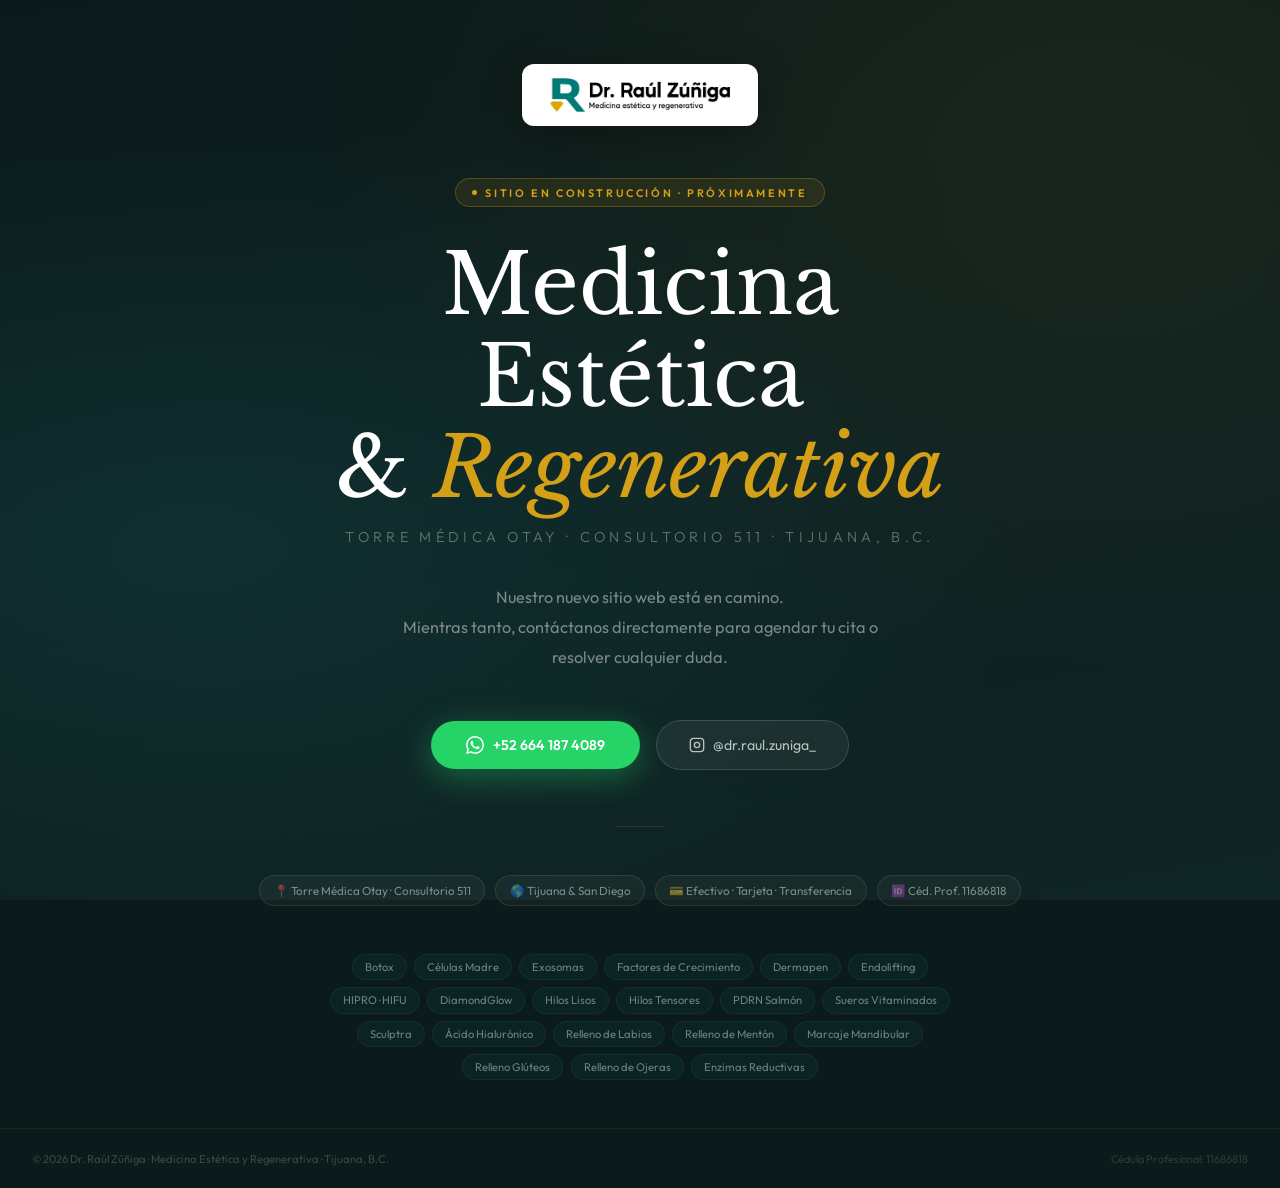
==== index2.html @ 843bfad9 "Actualizar página principal con nuevo diseño sitio.html Co-Authored-By: Claude Sonnet 4.6 <noreply@a" ====
<!DOCTYPE html>
<html lang="es">
<head>
<meta charset="UTF-8">
<meta name="viewport" content="width=device-width, initial-scale=1.0">
<title>Dr. Raúl Zúñiga — Medicina Estética y Regenerativa | Tijuana</title>
<meta name="description" content="Especialista en medicina estética y regenerativa en Tijuana. Botox, células madre, exosomas, endolifting y más. Torre Médica Otay, Consultorio 511.">
<link rel="preconnect" href="https://fonts.googleapis.com">
<link href="https://fonts.googleapis.com/css2?family=Libre+Baskerville:ital,wght@0,400;0,700;1,400&family=Outfit:wght@300;400;500;600&display=swap" rel="stylesheet">
<style>
*,*::before,*::after{margin:0;padding:0;box-sizing:border-box;}
html,body{height:100%;}
body{
  font-family:'Outfit',sans-serif;
  background:#0B1A1A;
  color:white;
  min-height:100vh;
  display:flex;flex-direction:column;
  -webkit-font-smoothing:antialiased;
  overflow-x:hidden;
}

/* ── BG LAYERS ── */
.bg-photo{
  position:fixed;inset:0;z-index:0;
  background:url('[data-uri]') center/cover no-repeat;
  opacity:0.1;filter:grayscale(60%);
}
.bg-gradient{
  position:fixed;inset:0;z-index:1;
  background:
    radial-gradient(ellipse at 15% 60%,rgba(27,107,110,0.22) 0%,transparent 55%),
    radial-gradient(ellipse at 85% 15%,rgba(212,160,23,0.07) 0%,transparent 50%),
    linear-gradient(170deg,#0B1A1A 0%,#0f2424 100%);
}

/* ── MAIN ── */
main{
  position:relative;z-index:2;
  flex:1;
  display:flex;flex-direction:column;
  align-items:center;justify-content:center;
  padding:4rem 2rem 3rem;
  text-align:center;
}

/* ── LOGO ── */
.logo-area{
  margin-bottom:3rem;
  animation:fadeUp 0.7s ease both;
}
.logo-box{
  display:inline-block;
  background:white;
  border-radius:12px;
  padding:10px 24px;
  box-shadow:0 8px 40px rgba(0,0,0,0.3);
}
.logo-box img{
  height:42px;
  width:auto;
  display:block;
}

/* ── BADGE ── */
.badge{
  display:inline-flex;align-items:center;gap:0.5rem;
  background:rgba(212,160,23,0.1);
  border:1px solid rgba(212,160,23,0.28);
  color:#D4A017;
  font-size:0.68rem;font-weight:600;
  letter-spacing:0.24em;text-transform:uppercase;
  padding:0.42rem 1rem;border-radius:30px;
  margin-bottom:2rem;
  animation:fadeUp 0.7s 0.1s ease both;
}
.badge-dot{width:5px;height:5px;border-radius:50%;background:#D4A017;}

/* ── HEADING ── */
h1{
  font-family:'Libre Baskerville',serif;
  font-size:clamp(2.6rem,6.5vw,5.2rem);
  font-weight:400;line-height:1.1;
  color:white;
  margin-bottom:0.9rem;
  max-width:700px;
  animation:fadeUp 0.7s 0.15s ease both;
}
h1 em{font-style:italic;color:#D4A017;}

.tagline{
  font-size:clamp(0.78rem,1.8vw,0.9rem);
  font-weight:300;letter-spacing:0.3em;text-transform:uppercase;
  color:rgba(255,255,255,0.35);
  margin-bottom:2.2rem;
  animation:fadeUp 0.7s 0.2s ease both;
}

.desc{
  font-size:clamp(0.88rem,2vw,1.02rem);
  line-height:1.85;color:rgba(255,255,255,0.45);
  max-width:490px;margin:0 auto 3rem;
  animation:fadeUp 0.7s 0.25s ease both;
}

/* ── CTAs ── */
.ctas{
  display:flex;align-items:center;justify-content:center;
  gap:1rem;flex-wrap:wrap;margin-bottom:3.5rem;
  animation:fadeUp 0.7s 0.3s ease both;
}
.btn-wa{
  display:inline-flex;align-items:center;gap:0.6rem;
  background:#25D366;color:white;
  padding:0.95rem 2.2rem;border-radius:50px;
  font-size:0.88rem;font-weight:600;
  text-decoration:none;
  box-shadow:0 8px 32px rgba(37,211,102,0.38);
  transition:all 0.25s;
}
.btn-wa:hover{transform:translateY(-2px);box-shadow:0 14px 40px rgba(37,211,102,0.55);}
.btn-ghost{
  display:inline-flex;align-items:center;gap:0.5rem;
  background:rgba(255,255,255,0.06);
  border:1px solid rgba(255,255,255,0.14);
  color:rgba(255,255,255,0.7);
  padding:0.95rem 2rem;border-radius:50px;
  font-size:0.88rem;font-weight:400;
  text-decoration:none;transition:all 0.25s;
}
.btn-ghost:hover{background:rgba(255,255,255,0.1);color:white;border-color:rgba(255,255,255,0.28);}

/* ── DIVIDER ── */
.divider{width:48px;height:1px;background:rgba(255,255,255,0.1);margin:0 auto 3rem;animation:fadeUp 0.7s 0.35s ease both;}

/* ── INFO PILLS ── */
.pills{
  display:flex;align-items:center;justify-content:center;
  flex-wrap:wrap;gap:0.6rem;
  margin-bottom:3rem;
  animation:fadeUp 0.7s 0.38s ease both;
}
.pill{
  display:inline-flex;align-items:center;gap:0.4rem;
  background:rgba(255,255,255,0.04);
  border:1px solid rgba(255,255,255,0.09);
  color:rgba(255,255,255,0.45);
  font-size:0.73rem;padding:0.42rem 0.85rem;border-radius:30px;
}

/* ── SERVICE TAGS ── */
.stags{
  display:flex;flex-wrap:wrap;justify-content:center;
  gap:0.45rem;max-width:660px;margin:0 auto;
  animation:fadeUp 0.7s 0.42s ease both;
}
.stag{
  background:rgba(27,107,110,0.12);
  border:1px solid rgba(27,107,110,0.2);
  color:rgba(255,255,255,0.42);
  font-size:0.7rem;font-weight:400;
  padding:0.32rem 0.75rem;border-radius:20px;
  transition:all 0.2s;cursor:default;
}
.stag:hover{background:rgba(27,107,110,0.28);color:rgba(255,255,255,0.8);border-color:rgba(27,107,110,0.4);}

/* ── FOOTER ── */
footer{
  position:relative;z-index:2;
  border-top:1px solid rgba(255,255,255,0.06);
  padding:1.4rem 2rem;
  display:flex;align-items:center;justify-content:space-between;
  flex-wrap:wrap;gap:0.5rem;
  animation:fadeUp 0.7s 0.5s ease both;
}
.f-copy{font-size:0.7rem;color:rgba(255,255,255,0.2);}
.f-ced{font-size:0.68rem;color:rgba(255,255,255,0.15);}

/* ── ANIMATION ── */
@keyframes fadeUp{
  from{opacity:0;transform:translateY(20px);}
  to{opacity:1;transform:translateY(0);}
}

/* ── RESPONSIVE ── */
@media(max-width:480px){
  .ctas{flex-direction:column;width:100%;max-width:320px;}
  .btn-wa,.btn-ghost{width:100%;justify-content:center;}
  footer{flex-direction:column;text-align:center;}
}
</style>
</head>
<body>

<div class="bg-photo"></div>
<div class="bg-gradient"></div>

<main>

  <!-- LOGO -->
  <div class="logo-area">
    <div class="logo-box">
      <img src="[data-uri]" alt="Dr. Raúl Zúñiga — Medicina Estética y Regenerativa">
    </div>
  </div>

  <!-- BADGE -->
  <div class="badge">
    <div class="badge-dot"></div>
    Sitio en construcción · Próximamente
  </div>

  <!-- HEADING -->
  <h1>Medicina Estética<br>&amp; <em>Regenerativa</em></h1>
  <p class="tagline">Torre Médica Otay · Consultorio 511 · Tijuana, B.C.</p>

  <p class="desc">
    Nuestro nuevo sitio web está en camino.<br>
    Mientras tanto, contáctanos directamente para agendar 
    tu cita o resolver cualquier duda.
  </p>

  <!-- CTAs -->
  <div class="ctas">
    <a class="btn-wa"
       href="https://wa.me/526641874089?text=Hola%20Dr.%20Z%C3%BA%C3%B1iga%2C%20me%20gustar%C3%ADa%20agendar%20una%20cita"
       target="_blank">
      <svg width="18" height="18" viewBox="0 0 24 24" fill="white"><path d="M17.472 14.382c-.297-.149-1.758-.867-2.03-.967-.273-.099-.471-.148-.67.15-.197.297-.767.966-.94 1.164-.173.199-.347.223-.644.075-.297-.15-1.255-.463-2.39-1.475-.883-.788-1.48-1.761-1.653-2.059-.173-.297-.018-.458.13-.606.134-.133.298-.347.446-.52.149-.174.198-.298.298-.497.099-.198.05-.371-.025-.52-.075-.149-.669-1.612-.916-2.207-.242-.579-.487-.5-.669-.51-.173-.008-.371-.01-.57-.01-.198 0-.52.074-.792.372-.272.297-1.04 1.016-1.04 2.479 0 1.462 1.065 2.875 1.213 3.074.149.198 2.096 3.2 5.077 4.487.709.306 1.262.489 1.694.625.712.227 1.36.195 1.871.118.571-.085 1.758-.719 2.006-1.413.248-.694.248-1.289.173-1.413-.074-.124-.272-.198-.57-.347m-5.421 7.403h-.004a9.87 9.87 0 01-5.031-1.378l-.361-.214-3.741.982.998-3.648-.235-.374a9.86 9.86 0 01-1.51-5.26c.001-5.45 4.436-9.884 9.888-9.884 2.64 0 5.122 1.03 6.988 2.898a9.825 9.825 0 012.893 6.994c-.003 5.45-4.437 9.884-9.885 9.884m8.413-18.297A11.815 11.815 0 0012.05 0C5.495 0 .16 5.335.157 11.892c0 2.096.547 4.142 1.588 5.945L.057 24l6.305-1.654a11.882 11.882 0 005.683 1.448h.005c6.554 0 11.89-5.335 11.893-11.893a11.821 11.821 0 00-3.48-8.413z"/></svg>
      +52 664 187 4089
    </a>
    <a class="btn-ghost"
       href="https://www.instagram.com/dr.raul.zuniga_"
       target="_blank">
      <svg width="16" height="16" fill="none" stroke="rgba(255,255,255,0.7)" stroke-width="2" viewBox="0 0 24 24"><rect x="2" y="2" width="20" height="20" rx="5"/><circle cx="12" cy="12" r="4"/><circle cx="17.5" cy="6.5" r="0.5" fill="rgba(255,255,255,0.7)" stroke="none"/></svg>
      @dr.raul.zuniga_
    </a>
  </div>

  <div class="divider"></div>

  <!-- INFO PILLS -->
  <div class="pills">
    <div class="pill">📍 Torre Médica Otay · Consultorio 511</div>
    <div class="pill">🌎 Tijuana &amp; San Diego</div>
    <div class="pill">💳 Efectivo · Tarjeta · Transferencia</div>
    <div class="pill">🆔 Céd. Prof. 11686818</div>
  </div>

  <!-- SERVICE TAGS -->
  <div class="stags">
    <span class="stag">Botox</span>
    <span class="stag">Células Madre</span>
    <span class="stag">Exosomas</span>
    <span class="stag">Factores de Crecimiento</span>
    <span class="stag">Dermapen</span>
    <span class="stag">Endolifting</span>
    <span class="stag">HIPRO · HIFU</span>
    <span class="stag">DiamondGlow</span>
    <span class="stag">Hilos Lisos</span>
    <span class="stag">Hilos Tensores</span>
    <span class="stag">PDRN Salmón</span>
    <span class="stag">Sueros Vitaminados</span>
    <span class="stag">Sculptra</span>
    <span class="stag">Ácido Hialurónico</span>
    <span class="stag">Relleno de Labios</span>
    <span class="stag">Relleno de Mentón</span>
    <span class="stag">Marcaje Mandibular</span>
    <span class="stag">Relleno Glúteos</span>
    <span class="stag">Relleno de Ojeras</span>
    <span class="stag">Enzimas Reductivas</span>
  </div>

</main>

<footer>
  <span class="f-copy">© 2026 Dr. Raúl Zúñiga · Medicina Estética y Regenerativa · Tijuana, B.C.</span>
  <span class="f-ced">Cédula Profesional: 11686818</span>
</footer>

</body>
</html>
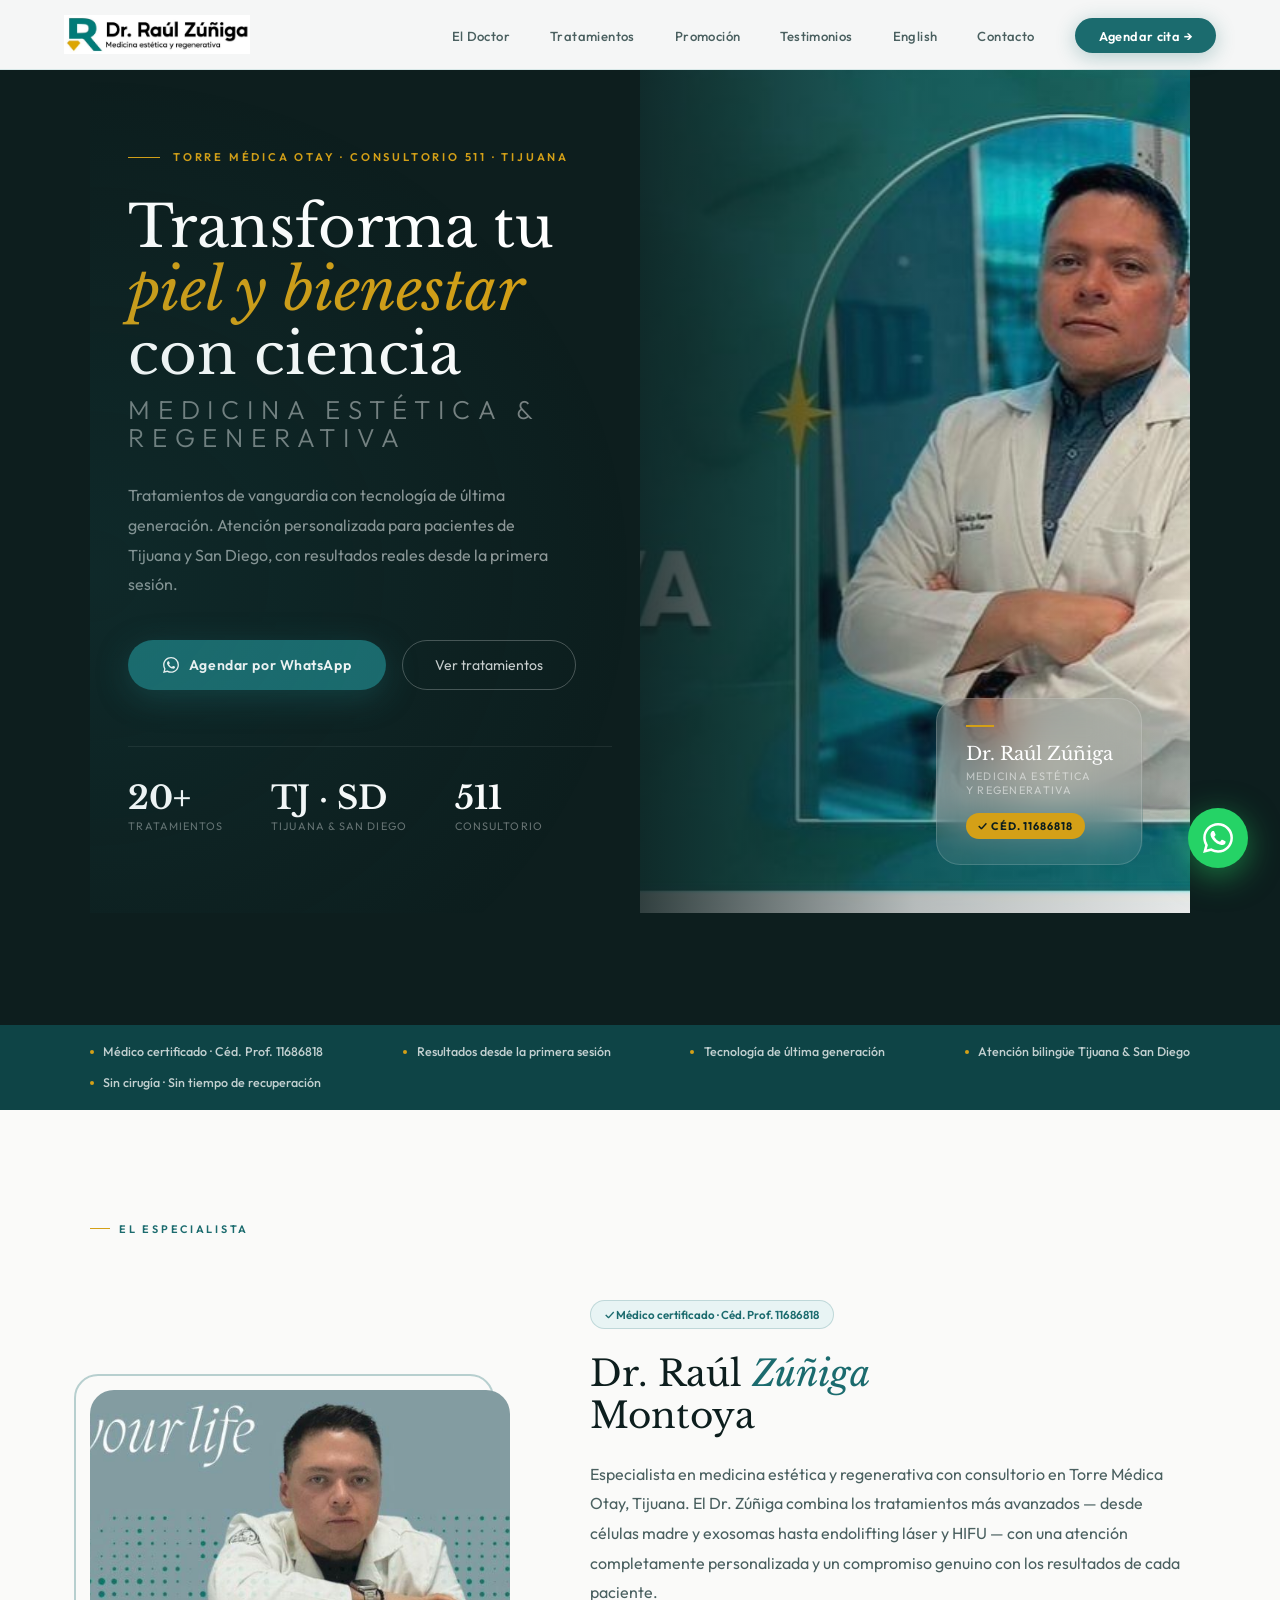
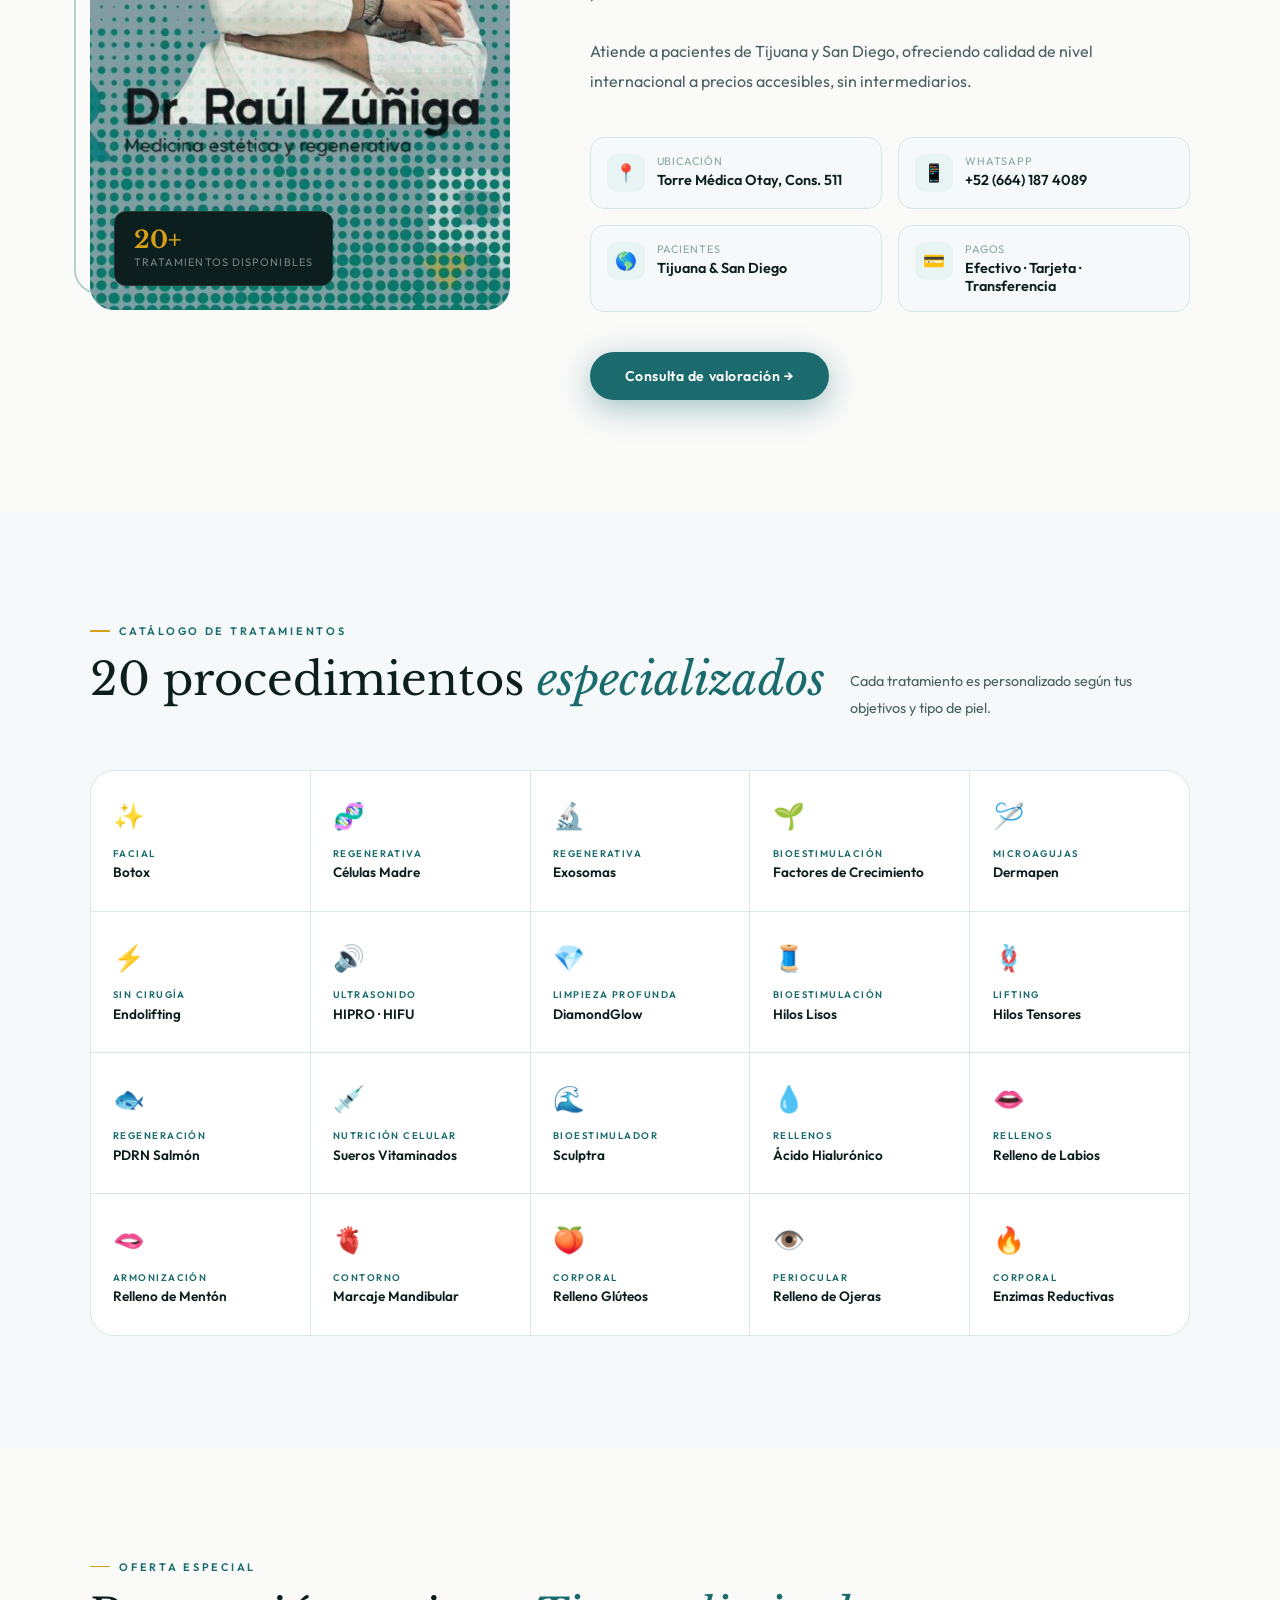
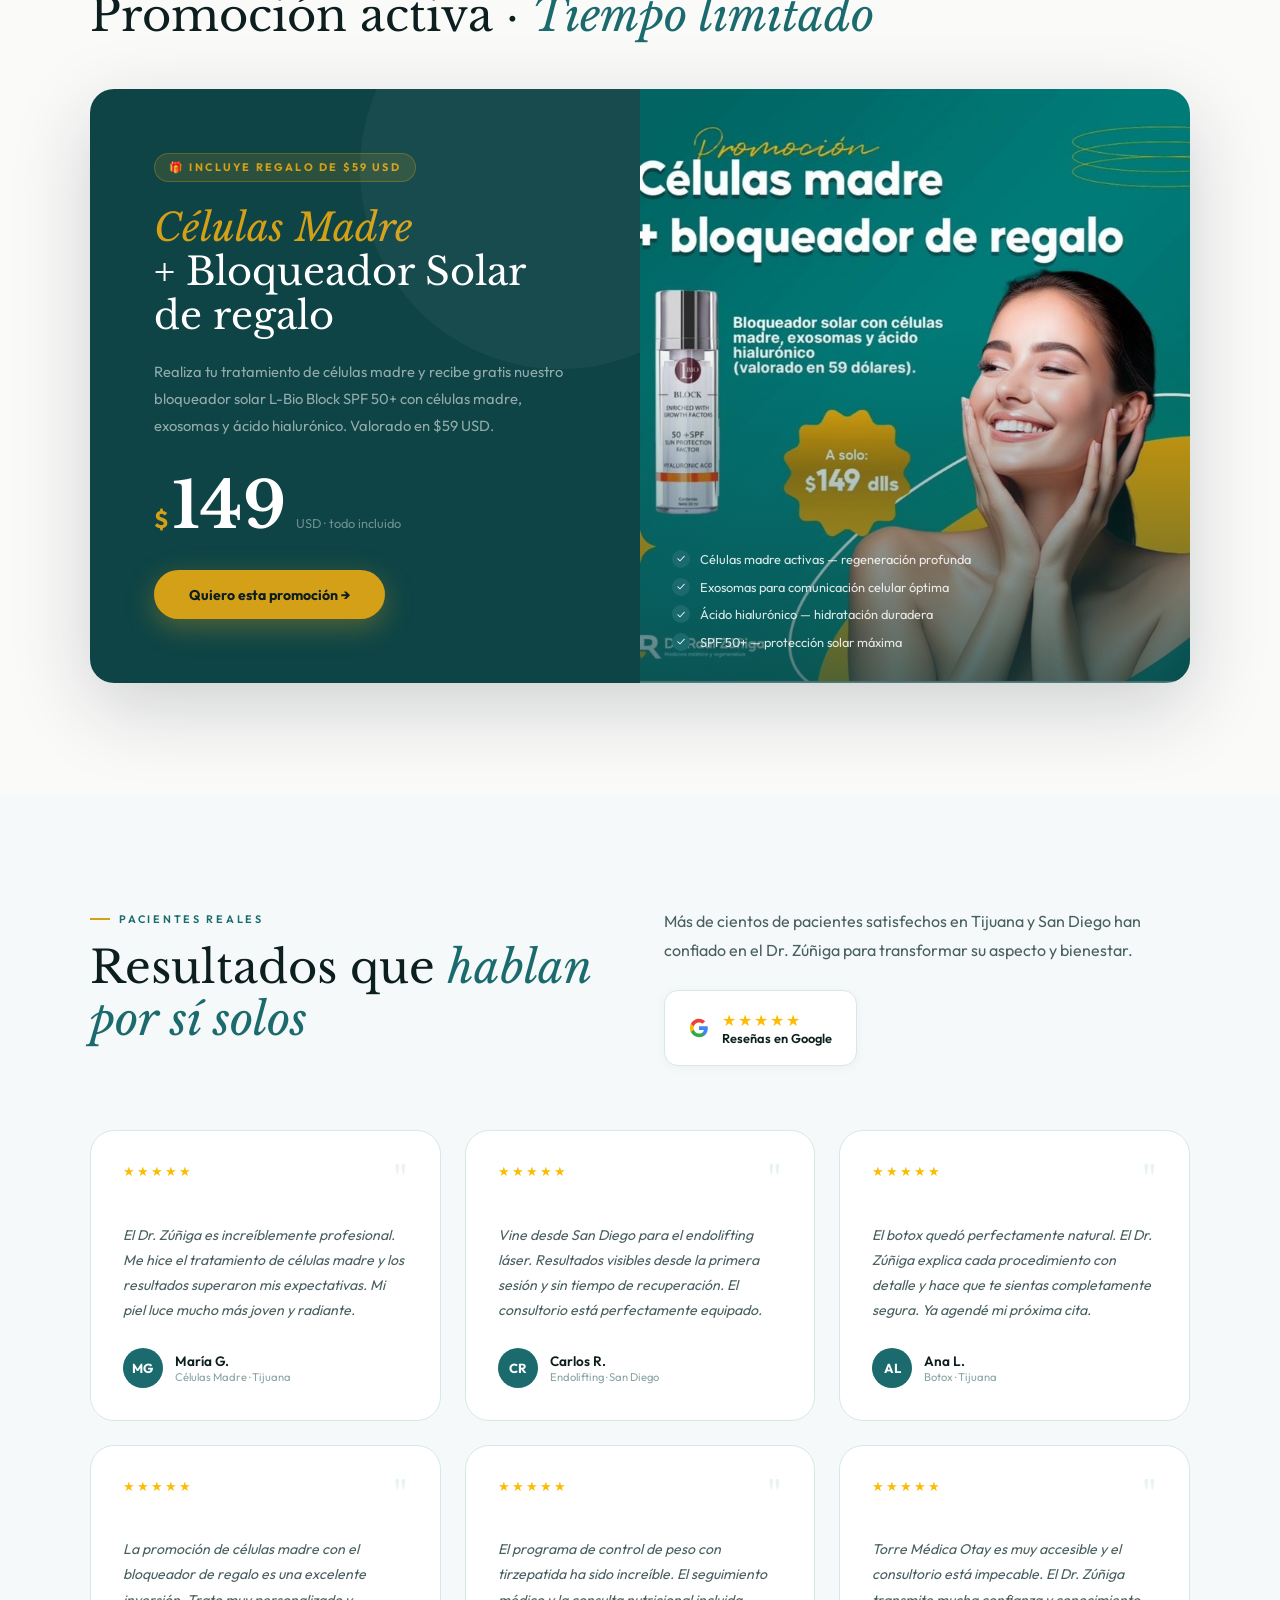
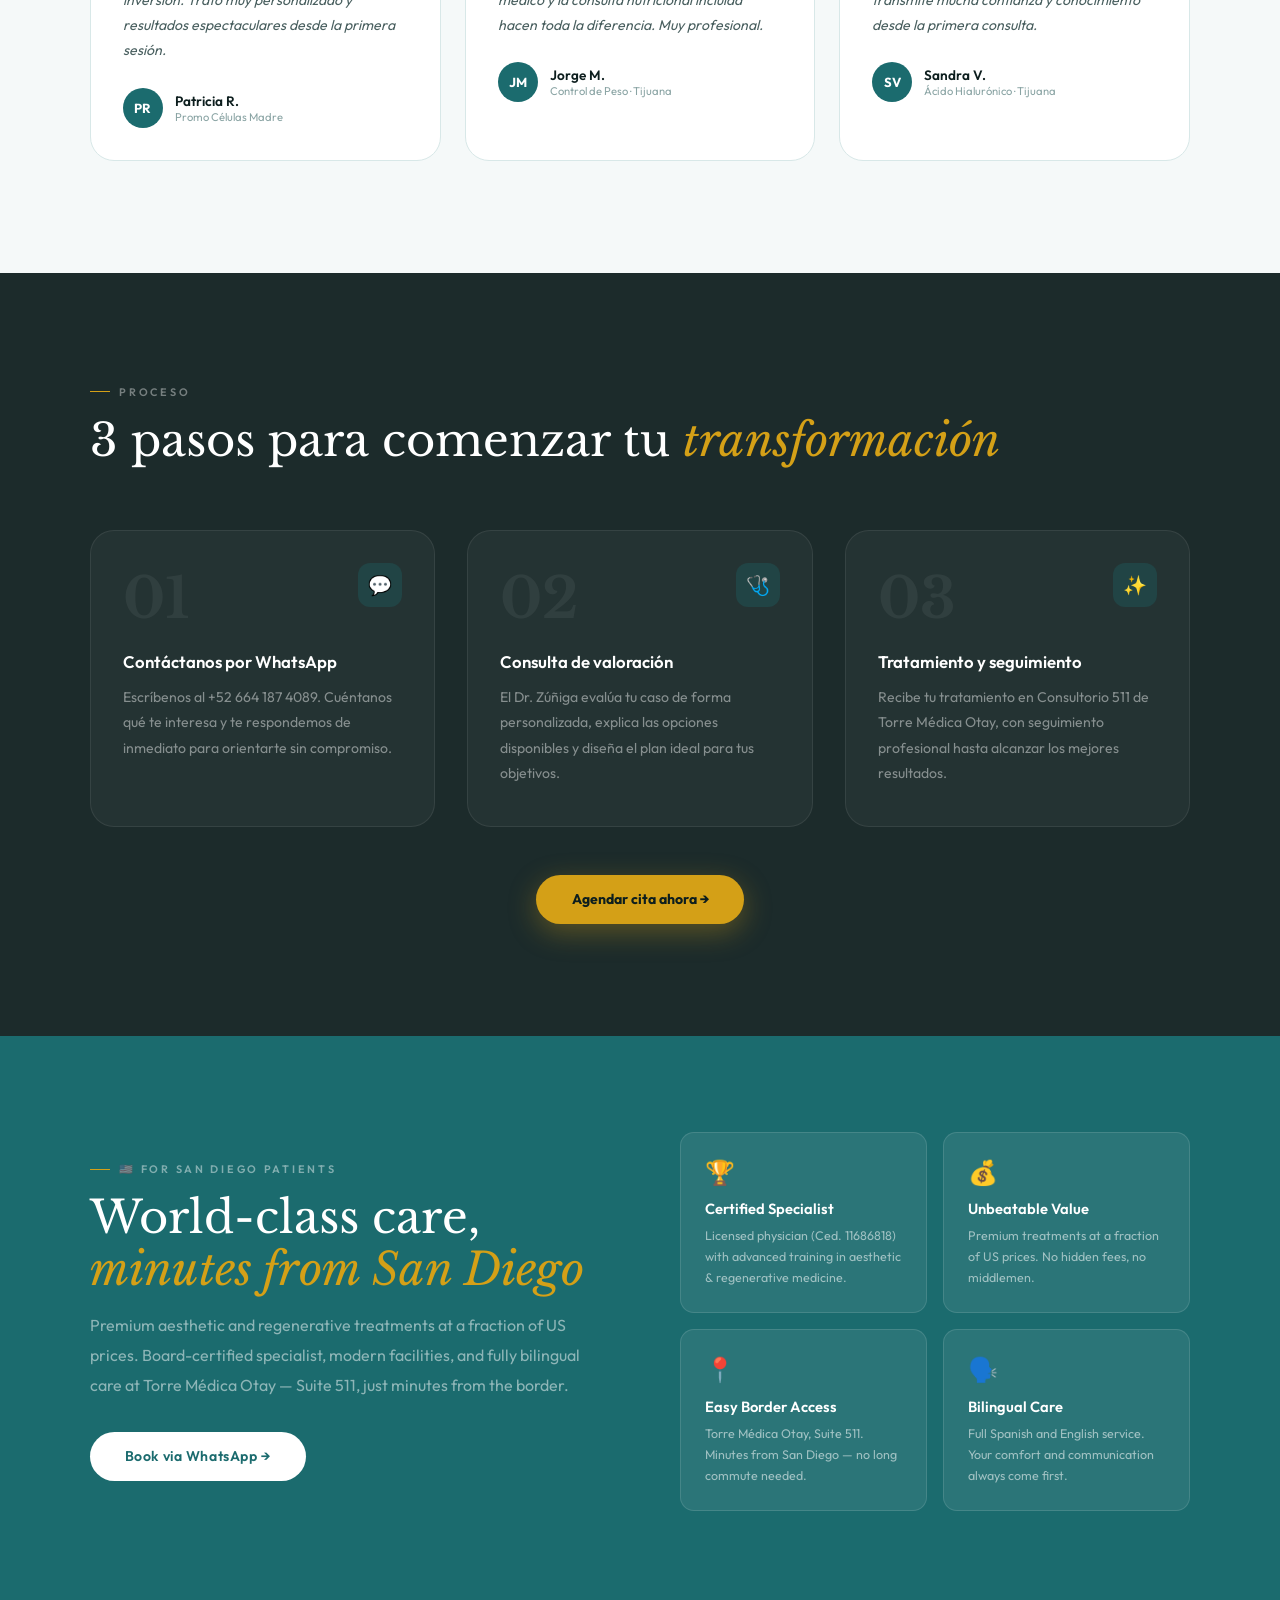
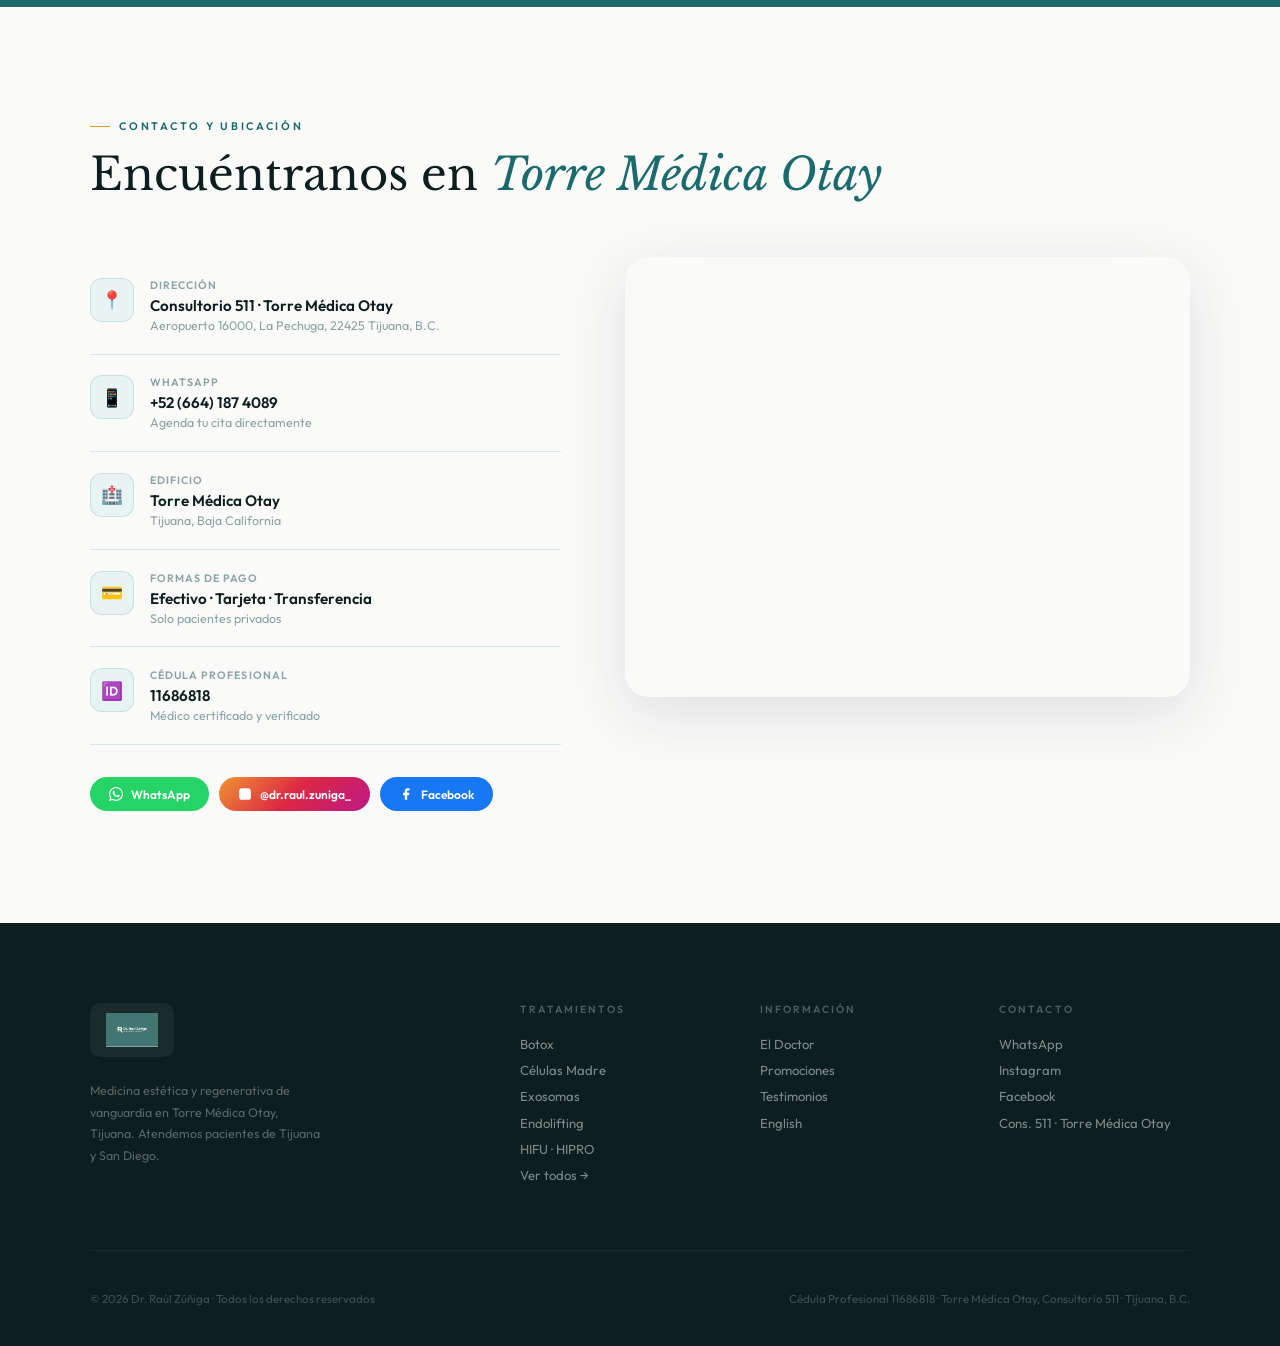
==== commit 453822e7: "Actualizar index.html y reorganizar archivos del sitio Co-Authored-By: Claude Sonnet 4.6 <noreply@an" ====
--- a/index2.html
+++ b/index2.html
@@ -4,278 +4,1206 @@
 <meta charset="UTF-8">
 <meta name="viewport" content="width=device-width, initial-scale=1.0">
 <title>Dr. Raúl Zúñiga — Medicina Estética y Regenerativa | Tijuana</title>
-<meta name="description" content="Especialista en medicina estética y regenerativa en Tijuana. Botox, células madre, exosomas, endolifting y más. Torre Médica Otay, Consultorio 511.">
 <link rel="preconnect" href="https://fonts.googleapis.com">
 <link href="https://fonts.googleapis.com/css2?family=Libre+Baskerville:ital,wght@0,400;0,700;1,400&family=Outfit:wght@300;400;500;600&display=swap" rel="stylesheet">
 <style>
-*,*::before,*::after{margin:0;padding:0;box-sizing:border-box;}
-html,body{height:100%;}
-body{
-  font-family:'Outfit',sans-serif;
-  background:#0B1A1A;
-  color:white;
-  min-height:100vh;
-  display:flex;flex-direction:column;
-  -webkit-font-smoothing:antialiased;
-  overflow-x:hidden;
-}
-
-/* ── BG LAYERS ── */
-.bg-photo{
-  position:fixed;inset:0;z-index:0;
-  background:url('[data-uri]') center/cover no-repeat;
-  opacity:0.1;filter:grayscale(60%);
-}
-.bg-gradient{
-  position:fixed;inset:0;z-index:1;
-  background:
-    radial-gradient(ellipse at 15% 60%,rgba(27,107,110,0.22) 0%,transparent 55%),
-    radial-gradient(ellipse at 85% 15%,rgba(212,160,23,0.07) 0%,transparent 50%),
-    linear-gradient(170deg,#0B1A1A 0%,#0f2424 100%);
-}
-
-/* ── MAIN ── */
-main{
-  position:relative;z-index:2;
-  flex:1;
-  display:flex;flex-direction:column;
-  align-items:center;justify-content:center;
-  padding:4rem 2rem 3rem;
-  text-align:center;
-}
-
-/* ── LOGO ── */
-.logo-area{
-  margin-bottom:3rem;
-  animation:fadeUp 0.7s ease both;
-}
-.logo-box{
-  display:inline-block;
-  background:white;
-  border-radius:12px;
-  padding:10px 24px;
-  box-shadow:0 8px 40px rgba(0,0,0,0.3);
-}
-.logo-box img{
-  height:42px;
-  width:auto;
-  display:block;
-}
-
-/* ── BADGE ── */
-.badge{
-  display:inline-flex;align-items:center;gap:0.5rem;
-  background:rgba(212,160,23,0.1);
-  border:1px solid rgba(212,160,23,0.28);
-  color:#D4A017;
-  font-size:0.68rem;font-weight:600;
-  letter-spacing:0.24em;text-transform:uppercase;
-  padding:0.42rem 1rem;border-radius:30px;
-  margin-bottom:2rem;
-  animation:fadeUp 0.7s 0.1s ease both;
-}
-.badge-dot{width:5px;height:5px;border-radius:50%;background:#D4A017;}
-
-/* ── HEADING ── */
-h1{
-  font-family:'Libre Baskerville',serif;
-  font-size:clamp(2.6rem,6.5vw,5.2rem);
-  font-weight:400;line-height:1.1;
-  color:white;
-  margin-bottom:0.9rem;
-  max-width:700px;
-  animation:fadeUp 0.7s 0.15s ease both;
-}
-h1 em{font-style:italic;color:#D4A017;}
-
-.tagline{
-  font-size:clamp(0.78rem,1.8vw,0.9rem);
-  font-weight:300;letter-spacing:0.3em;text-transform:uppercase;
-  color:rgba(255,255,255,0.35);
-  margin-bottom:2.2rem;
-  animation:fadeUp 0.7s 0.2s ease both;
-}
-
-.desc{
-  font-size:clamp(0.88rem,2vw,1.02rem);
-  line-height:1.85;color:rgba(255,255,255,0.45);
-  max-width:490px;margin:0 auto 3rem;
-  animation:fadeUp 0.7s 0.25s ease both;
-}
-
-/* ── CTAs ── */
-.ctas{
-  display:flex;align-items:center;justify-content:center;
-  gap:1rem;flex-wrap:wrap;margin-bottom:3.5rem;
-  animation:fadeUp 0.7s 0.3s ease both;
-}
-.btn-wa{
-  display:inline-flex;align-items:center;gap:0.6rem;
-  background:#25D366;color:white;
-  padding:0.95rem 2.2rem;border-radius:50px;
-  font-size:0.88rem;font-weight:600;
-  text-decoration:none;
-  box-shadow:0 8px 32px rgba(37,211,102,0.38);
-  transition:all 0.25s;
-}
-.btn-wa:hover{transform:translateY(-2px);box-shadow:0 14px 40px rgba(37,211,102,0.55);}
-.btn-ghost{
-  display:inline-flex;align-items:center;gap:0.5rem;
-  background:rgba(255,255,255,0.06);
-  border:1px solid rgba(255,255,255,0.14);
-  color:rgba(255,255,255,0.7);
-  padding:0.95rem 2rem;border-radius:50px;
-  font-size:0.88rem;font-weight:400;
-  text-decoration:none;transition:all 0.25s;
-}
-.btn-ghost:hover{background:rgba(255,255,255,0.1);color:white;border-color:rgba(255,255,255,0.28);}
-
-/* ── DIVIDER ── */
-.divider{width:48px;height:1px;background:rgba(255,255,255,0.1);margin:0 auto 3rem;animation:fadeUp 0.7s 0.35s ease both;}
-
-/* ── INFO PILLS ── */
-.pills{
-  display:flex;align-items:center;justify-content:center;
-  flex-wrap:wrap;gap:0.6rem;
-  margin-bottom:3rem;
-  animation:fadeUp 0.7s 0.38s ease both;
-}
-.pill{
-  display:inline-flex;align-items:center;gap:0.4rem;
-  background:rgba(255,255,255,0.04);
-  border:1px solid rgba(255,255,255,0.09);
-  color:rgba(255,255,255,0.45);
-  font-size:0.73rem;padding:0.42rem 0.85rem;border-radius:30px;
-}
-
-/* ── SERVICE TAGS ── */
-.stags{
-  display:flex;flex-wrap:wrap;justify-content:center;
-  gap:0.45rem;max-width:660px;margin:0 auto;
-  animation:fadeUp 0.7s 0.42s ease both;
-}
-.stag{
-  background:rgba(27,107,110,0.12);
-  border:1px solid rgba(27,107,110,0.2);
-  color:rgba(255,255,255,0.42);
-  font-size:0.7rem;font-weight:400;
-  padding:0.32rem 0.75rem;border-radius:20px;
-  transition:all 0.2s;cursor:default;
-}
-.stag:hover{background:rgba(27,107,110,0.28);color:rgba(255,255,255,0.8);border-color:rgba(27,107,110,0.4);}
-
-/* ── FOOTER ── */
-footer{
-  position:relative;z-index:2;
-  border-top:1px solid rgba(255,255,255,0.06);
-  padding:1.4rem 2rem;
-  display:flex;align-items:center;justify-content:space-between;
-  flex-wrap:wrap;gap:0.5rem;
-  animation:fadeUp 0.7s 0.5s ease both;
-}
-.f-copy{font-size:0.7rem;color:rgba(255,255,255,0.2);}
-.f-ced{font-size:0.68rem;color:rgba(255,255,255,0.15);}
-
-/* ── ANIMATION ── */
-@keyframes fadeUp{
-  from{opacity:0;transform:translateY(20px);}
-  to{opacity:1;transform:translateY(0);}
-}
-
-/* ── RESPONSIVE ── */
-@media(max-width:480px){
-  .ctas{flex-direction:column;width:100%;max-width:320px;}
-  .btn-wa,.btn-ghost{width:100%;justify-content:center;}
-  footer{flex-direction:column;text-align:center;}
+
+/* ═══════════════════════════════════════
+   RESET & BASE
+═══════════════════════════════════════ */
+*, *::before, *::after { margin: 0; padding: 0; box-sizing: border-box; }
+html { scroll-behavior: smooth; font-size: 16px; }
+body {
+  font-family: 'Outfit', sans-serif;
+  background: #FAFAF9;
+  color: #1C2B2B;
+  overflow-x: hidden;
+  -webkit-font-smoothing: antialiased;
+}
+img { display: block; max-width: 100%; }
+a { text-decoration: none; color: inherit; }
+
+/* ═══════════════════════════════════════
+   DESIGN TOKENS
+═══════════════════════════════════════ */
+:root {
+  --teal:        #1B6B6E;
+  --teal-deep:   #0E4446;
+  --teal-mid:    #246C6F;
+  --teal-soft:   #E8F4F4;
+  --gold:        #B8870A;
+  --gold-bright: #D4A017;
+  --gold-light:  #F5E6C0;
+  --ink:         #0D1E1E;
+  --ink-2:       #1C2B2B;
+  --stone:       #4A6060;
+  --fog:         #8AA4A4;
+  --line:        #D8E8E8;
+  --surface:     #F5F9F9;
+  --white:       #FFFFFF;
+  --radius:      14px;
+  --radius-lg:   24px;
+}
+
+/* ═══════════════════════════════════════
+   NAV
+═══════════════════════════════════════ */
+nav {
+  position: fixed; top: 0; left: 0; right: 0; z-index: 100;
+  height: 70px;
+  display: flex; align-items: center; justify-content: space-between;
+  padding: 0 5%;
+  background: rgba(255,255,255,0.96);
+  backdrop-filter: blur(20px);
+  border-bottom: 1px solid var(--line);
+  transition: box-shadow 0.3s;
+}
+nav.scrolled { box-shadow: 0 4px 32px rgba(13,30,30,0.08); }
+
+.nav-logo img {
+  height: 40px;
+  width: auto;
+  object-fit: contain;
+  object-position: left;
+}
+.nav-links {
+  display: flex; align-items: center; gap: 2.5rem;
+  list-style: none;
+}
+.nav-links a {
+  font-size: 0.82rem; font-weight: 500;
+  color: var(--stone); letter-spacing: 0.03em;
+  transition: color 0.2s;
+}
+.nav-links a:hover { color: var(--teal); }
+.nav-cta {
+  background: var(--teal) !important;
+  color: white !important;
+  padding: 0.6rem 1.5rem;
+  border-radius: 50px;
+  font-weight: 600 !important;
+  font-size: 0.8rem !important;
+  letter-spacing: 0.04em;
+  box-shadow: 0 4px 20px rgba(27,107,110,0.3);
+  transition: all 0.2s !important;
+}
+.nav-cta:hover {
+  background: var(--teal-deep) !important;
+  box-shadow: 0 8px 28px rgba(27,107,110,0.4) !important;
+  transform: translateY(-1px);
+}
+
+/* ═══════════════════════════════════════
+   HERO
+═══════════════════════════════════════ */
+.hero {
+  min-height: 100vh;
+  padding-top: 70px;
+  display: grid;
+  grid-template-columns: 1fr 1fr;
+  background: var(--ink);
+  position: relative;
+  overflow: hidden;
+}
+
+/* Left panel */
+.hero-left {
+  display: flex;
+  flex-direction: column;
+  justify-content: center;
+  padding: 5rem 5% 5rem 7%;
+  position: relative;
+  z-index: 2;
+}
+.hero-left::after {
+  content: '';
+  position: absolute;
+  inset: 0;
+  background: radial-gradient(ellipse at 0% 60%, rgba(27,107,110,0.15) 0%, transparent 70%);
+  pointer-events: none;
+}
+
+.hero-eyebrow {
+  display: flex; align-items: center; gap: 0.8rem;
+  font-size: 0.7rem; font-weight: 600;
+  letter-spacing: 0.25em; text-transform: uppercase;
+  color: var(--gold-bright);
+  margin-bottom: 2rem;
+}
+.hero-eyebrow::before {
+  content: '';
+  display: block;
+  width: 32px; height: 1px;
+  background: var(--gold-bright);
+}
+
+.hero-h1 {
+  font-family: 'Libre Baskerville', serif;
+  font-size: clamp(2.8rem, 4.5vw, 4.8rem);
+  font-weight: 400;
+  line-height: 1.1;
+  color: #FFFFFF;
+  margin-bottom: 1.8rem;
+}
+.hero-h1 em {
+  font-style: italic;
+  color: var(--gold-bright);
+}
+.hero-h1 .hero-h1-sub {
+  display: block;
+  font-size: 0.45em;
+  font-style: normal;
+  font-family: 'Outfit', sans-serif;
+  font-weight: 300;
+  letter-spacing: 0.3em;
+  text-transform: uppercase;
+  color: rgba(255,255,255,0.45);
+  margin-top: 0.6rem;
+}
+
+.hero-desc {
+  font-size: 1rem;
+  line-height: 1.85;
+  color: rgba(255,255,255,0.55);
+  max-width: 420px;
+  margin-bottom: 2.5rem;
+}
+
+.hero-actions {
+  display: flex; gap: 1rem; flex-wrap: wrap;
+  margin-bottom: 3.5rem;
+}
+.btn-primary {
+  background: var(--teal);
+  color: white;
+  padding: 0.95rem 2.2rem;
+  border-radius: 50px;
+  font-size: 0.88rem; font-weight: 600; letter-spacing: 0.04em;
+  display: inline-flex; align-items: center; gap: 0.6rem;
+  box-shadow: 0 8px 32px rgba(27,107,110,0.4);
+  transition: all 0.25s;
+}
+.btn-primary:hover {
+  background: var(--teal-deep);
+  transform: translateY(-2px);
+  box-shadow: 0 14px 40px rgba(27,107,110,0.5);
+}
+.btn-outline {
+  border: 1px solid rgba(255,255,255,0.25);
+  color: rgba(255,255,255,0.8);
+  padding: 0.95rem 2rem;
+  border-radius: 50px;
+  font-size: 0.88rem; font-weight: 400;
+  display: inline-flex; align-items: center; gap: 0.5rem;
+  transition: all 0.25s;
+}
+.btn-outline:hover {
+  border-color: rgba(255,255,255,0.5);
+  color: white;
+  background: rgba(255,255,255,0.06);
+}
+
+.hero-numbers {
+  display: flex; gap: 3rem;
+  padding-top: 2.2rem;
+  border-top: 1px solid rgba(255,255,255,0.08);
+}
+.hero-num-val {
+  font-family: 'Libre Baskerville', serif;
+  font-size: 2rem; font-weight: 700;
+  color: white; line-height: 1;
+}
+.hero-num-label {
+  font-size: 0.68rem; font-weight: 400;
+  color: rgba(255,255,255,0.38);
+  text-transform: uppercase; letter-spacing: 0.1em;
+  margin-top: 0.3rem;
+}
+
+/* Right panel — doctor photo */
+.hero-right {
+  position: relative;
+  overflow: hidden;
+}
+.hero-right-photo {
+  position: absolute;
+  inset: 0;
+  background: url('[data-uri]') center/cover no-repeat;
+  transform: scale(1.04);
+  transition: transform 8s ease;
+}
+.hero-right-photo:hover { transform: scale(1); }
+.hero-right-overlay {
+  position: absolute; inset: 0;
+  background: linear-gradient(
+    to right,
+    rgba(13,30,30,0.85) 0%,
+    rgba(13,30,30,0.3) 50%,
+    rgba(13,30,30,0.1) 100%
+  );
+}
+.hero-right-badge {
+  position: absolute;
+  bottom: 3rem; right: 3rem;
+  background: rgba(255,255,255,0.08);
+  border: 1px solid rgba(255,255,255,0.15);
+  backdrop-filter: blur(24px);
+  border-radius: var(--radius-lg);
+  padding: 1.6rem 1.8rem;
+  max-width: 240px;
+}
+.badge-gold-line {
+  width: 28px; height: 2px;
+  background: var(--gold-bright);
+  margin-bottom: 1rem;
+}
+.badge-name {
+  font-family: 'Libre Baskerville', serif;
+  font-size: 1.15rem; font-weight: 400;
+  color: white; line-height: 1.2;
+  margin-bottom: 0.3rem;
+}
+.badge-spec {
+  font-size: 0.68rem; font-weight: 400;
+  color: rgba(255,255,255,0.5);
+  letter-spacing: 0.12em; text-transform: uppercase;
+  margin-bottom: 1rem;
+}
+.badge-pill {
+  display: inline-flex; align-items: center; gap: 0.4rem;
+  background: var(--gold-bright);
+  color: var(--ink);
+  font-size: 0.68rem; font-weight: 700;
+  letter-spacing: 0.08em; text-transform: uppercase;
+  padding: 0.35rem 0.8rem;
+  border-radius: 30px;
+}
+
+/* ═══════════════════════════════════════
+   STRIP
+═══════════════════════════════════════ */
+.strip {
+  background: var(--teal-deep);
+  padding: 1.2rem 7%;
+  display: flex; align-items: center; justify-content: space-between;
+  flex-wrap: wrap; gap: 1rem;
+  overflow: hidden;
+}
+.strip-item {
+  display: flex; align-items: center; gap: 0.6rem;
+  font-size: 0.78rem; font-weight: 500;
+  color: rgba(255,255,255,0.75);
+  white-space: nowrap;
+}
+.strip-dot {
+  width: 4px; height: 4px; border-radius: 50%;
+  background: var(--gold-bright);
+  flex-shrink: 0;
+}
+
+/* ═══════════════════════════════════════
+   SECTION WRAPPER
+═══════════════════════════════════════ */
+section { padding: 7rem 7%; }
+.section-alt { background: var(--surface); }
+.section-dark { background: var(--ink-2); }
+
+.label {
+  font-size: 0.68rem; font-weight: 600;
+  letter-spacing: 0.25em; text-transform: uppercase;
+  color: var(--teal);
+  display: flex; align-items: center; gap: 0.6rem;
+  margin-bottom: 1rem;
+}
+.label::before {
+  content: '';
+  display: block;
+  width: 20px; height: 1.5px;
+  background: var(--gold-bright);
+}
+.label-light { color: rgba(255,255,255,0.4); }
+.label-light::before { background: var(--gold-bright); }
+
+h2.heading {
+  font-family: 'Libre Baskerville', serif;
+  font-size: clamp(2rem, 3.5vw, 3.2rem);
+  font-weight: 400;
+  line-height: 1.15;
+  color: var(--ink);
+  margin-bottom: 1rem;
+}
+h2.heading em { font-style: italic; color: var(--teal); }
+h2.heading-light { color: white; }
+h2.heading-light em { color: var(--gold-bright); }
+
+.subtext {
+  font-size: 1rem; line-height: 1.85;
+  color: var(--stone);
+  max-width: 560px;
+}
+.subtext-light { color: rgba(255,255,255,0.5); }
+
+/* ═══════════════════════════════════════
+   ABOUT / DOCTOR SECTION
+═══════════════════════════════════════ */
+.about-grid {
+  display: grid;
+  grid-template-columns: 420px 1fr;
+  gap: 5rem;
+  align-items: center;
+  margin-top: 4rem;
+}
+.about-photo-wrap {
+  position: relative;
+}
+.about-photo {
+  width: 100%; height: 520px;
+  object-fit: cover;
+  object-position: center top;
+  border-radius: var(--radius-lg);
+  display: block;
+}
+.about-photo-deco {
+  position: absolute;
+  top: -16px; left: -16px;
+  width: 100%; height: 100%;
+  border: 2px solid var(--teal);
+  border-radius: var(--radius-lg);
+  z-index: -1;
+  opacity: 0.3;
+}
+.about-photo-tag {
+  position: absolute;
+  bottom: 1.5rem; left: 1.5rem;
+  background: var(--ink);
+  border: 1px solid rgba(255,255,255,0.1);
+  border-radius: 12px;
+  padding: 1rem 1.2rem;
+}
+.apt-val {
+  font-family: 'Libre Baskerville', serif;
+  font-size: 1.5rem; font-weight: 700;
+  color: var(--gold-bright); line-height: 1;
+}
+.apt-label {
+  font-size: 0.68rem; color: rgba(255,255,255,0.45);
+  text-transform: uppercase; letter-spacing: 0.1em;
+  margin-top: 0.2rem;
+}
+
+.about-right {}
+.about-cred {
+  display: inline-flex; align-items: center; gap: 0.5rem;
+  background: var(--teal-soft);
+  border: 1px solid rgba(27,107,110,0.2);
+  color: var(--teal);
+  font-size: 0.72rem; font-weight: 600;
+  padding: 0.4rem 0.9rem;
+  border-radius: 30px;
+  margin-bottom: 1.5rem;
+}
+.about-title {
+  font-family: 'Libre Baskerville', serif;
+  font-size: clamp(1.8rem, 2.8vw, 2.8rem);
+  font-weight: 400; line-height: 1.15;
+  color: var(--ink);
+  margin-bottom: 1.5rem;
+}
+.about-title em { font-style: italic; color: var(--teal); }
+.about-bio {
+  font-size: 1rem; line-height: 1.85;
+  color: var(--stone);
+  margin-bottom: 2.5rem;
+}
+.about-facts {
+  display: grid; grid-template-columns: 1fr 1fr;
+  gap: 1rem; margin-bottom: 2.5rem;
+}
+.fact {
+  display: flex; align-items: flex-start; gap: 0.75rem;
+  padding: 1rem;
+  background: var(--surface);
+  border-radius: var(--radius);
+  border: 1px solid var(--line);
+}
+.fact-icon {
+  width: 38px; height: 38px; flex-shrink: 0;
+  background: var(--teal-soft);
+  border-radius: 10px;
+  display: flex; align-items: center; justify-content: center;
+  font-size: 1.1rem;
+}
+.fact-label { font-size: 0.68rem; color: var(--fog); text-transform: uppercase; letter-spacing: 0.08em; }
+.fact-val { font-size: 0.9rem; font-weight: 600; color: var(--ink); margin-top: 0.2rem; }
+
+/* ═══════════════════════════════════════
+   SERVICES
+═══════════════════════════════════════ */
+.services-header {
+  display: flex; justify-content: space-between;
+  align-items: flex-end; margin-bottom: 3rem;
+  flex-wrap: wrap; gap: 1.5rem;
+}
+.services-grid {
+  display: grid;
+  grid-template-columns: repeat(5, 1fr);
+  gap: 1px;
+  background: var(--line);
+  border: 1px solid var(--line);
+  border-radius: var(--radius-lg);
+  overflow: hidden;
+}
+.svc {
+  background: var(--white);
+  padding: 1.8rem 1.4rem;
+  transition: all 0.25s;
+  cursor: default;
+  position: relative;
+}
+.svc::after {
+  content: '';
+  position: absolute;
+  bottom: 0; left: 1.4rem; right: 1.4rem;
+  height: 2px;
+  background: var(--teal);
+  transform: scaleX(0);
+  transform-origin: left;
+  transition: transform 0.3s;
+}
+.svc:hover {
+  background: var(--teal-soft);
+  z-index: 1;
+}
+.svc:hover::after { transform: scaleX(1); }
+.svc-icon { font-size: 1.6rem; margin-bottom: 0.9rem; }
+.svc-cat {
+  font-size: 0.6rem; font-weight: 600;
+  letter-spacing: 0.15em; text-transform: uppercase;
+  color: var(--teal); margin-bottom: 0.35rem;
+}
+.svc-name {
+  font-size: 0.85rem; font-weight: 600;
+  color: var(--ink); line-height: 1.3;
+}
+
+/* ═══════════════════════════════════════
+   PROMO
+═══════════════════════════════════════ */
+.promo-grid {
+  display: grid;
+  grid-template-columns: 1fr 1fr;
+  gap: 0;
+  border-radius: var(--radius-lg);
+  overflow: hidden;
+  box-shadow: 0 24px 80px rgba(13,30,30,0.18);
+}
+.promo-left {
+  background: var(--teal-deep);
+  padding: 4rem;
+  position: relative;
+  overflow: hidden;
+}
+.promo-left::before {
+  content: '';
+  position: absolute;
+  top: -120px; right: -120px;
+  width: 400px; height: 400px; border-radius: 50%;
+  background: rgba(255,255,255,0.04);
+}
+.promo-tag {
+  display: inline-flex; align-items: center; gap: 0.5rem;
+  background: rgba(212,160,23,0.15);
+  border: 1px solid rgba(212,160,23,0.3);
+  color: var(--gold-bright);
+  font-size: 0.68rem; font-weight: 700;
+  letter-spacing: 0.2em; text-transform: uppercase;
+  padding: 0.4rem 0.9rem;
+  border-radius: 30px;
+  margin-bottom: 1.5rem;
+  width: fit-content;
+}
+.promo-h {
+  font-family: 'Libre Baskerville', serif;
+  font-size: clamp(1.8rem, 3vw, 2.8rem);
+  font-weight: 400;
+  color: white; line-height: 1.15;
+  margin-bottom: 1.2rem;
+}
+.promo-h em { font-style: italic; color: var(--gold-bright); }
+.promo-desc {
+  font-size: 0.92rem; line-height: 1.85;
+  color: rgba(255,255,255,0.55);
+  margin-bottom: 2.2rem;
+}
+.promo-price-box {
+  display: flex; align-items: baseline; gap: 0.3rem;
+  margin-bottom: 2rem;
+}
+.promo-currency { font-size: 1.5rem; font-weight: 700; color: var(--gold-bright); }
+.promo-amount {
+  font-family: 'Libre Baskerville', serif;
+  font-size: 4rem; font-weight: 700;
+  color: white; line-height: 1;
+}
+.promo-unit { font-size: 0.8rem; color: rgba(255,255,255,0.4); margin-left: 0.3rem; }
+.btn-gold {
+  display: inline-flex; align-items: center; gap: 0.6rem;
+  background: var(--gold-bright);
+  color: var(--ink);
+  padding: 0.95rem 2.2rem;
+  border-radius: 50px;
+  font-size: 0.88rem; font-weight: 700;
+  box-shadow: 0 8px 28px rgba(212,160,23,0.35);
+  transition: all 0.25s;
+}
+.btn-gold:hover {
+  transform: translateY(-2px);
+  box-shadow: 0 14px 36px rgba(212,160,23,0.5);
+}
+.promo-right {
+  position: relative;
+  min-height: 480px;
+}
+.promo-right img {
+  position: absolute; inset: 0;
+  width: 100%; height: 100%;
+  object-fit: cover;
+  object-position: center top;
+}
+.promo-right-overlay {
+  position: absolute; inset: 0;
+  background: linear-gradient(to top, rgba(14,68,70,0.7) 0%, transparent 60%);
+}
+.promo-features {
+  position: absolute; bottom: 0; left: 0; right: 0;
+  padding: 2rem;
+  display: flex; flex-direction: column; gap: 0.6rem;
+}
+.pf-item {
+  display: flex; align-items: center; gap: 0.6rem;
+  font-size: 0.8rem; color: rgba(255,255,255,0.85);
+}
+.pf-check {
+  width: 18px; height: 18px;
+  border-radius: 50%;
+  background: var(--teal);
+  display: flex; align-items: center; justify-content: center;
+  font-size: 0.65rem; color: white; flex-shrink: 0;
+}
+
+/* ═══════════════════════════════════════
+   TESTIMONIALS
+═══════════════════════════════════════ */
+.testi-intro {
+  display: grid; grid-template-columns: 1fr 1fr;
+  gap: 3rem; align-items: center;
+  margin-bottom: 4rem;
+}
+.testi-google {
+  display: flex; align-items: center; gap: 0.8rem;
+  padding: 1.2rem 1.5rem;
+  background: white;
+  border: 1px solid var(--line);
+  border-radius: var(--radius);
+  width: fit-content;
+  margin-top: 1.5rem;
+  box-shadow: 0 2px 12px rgba(0,0,0,0.04);
+}
+.testi-stars { color: #FBBC05; font-size: 1rem; letter-spacing: 2px; }
+.testi-google-label { font-size: 0.8rem; font-weight: 600; color: var(--ink); }
+.testi-google-sub { font-size: 0.68rem; color: var(--fog); }
+
+.testi-grid {
+  display: grid; grid-template-columns: repeat(3, 1fr);
+  gap: 1.5rem;
+}
+.testi-card {
+  background: white;
+  border: 1px solid var(--line);
+  border-radius: var(--radius-lg);
+  padding: 2rem;
+  position: relative;
+  transition: box-shadow 0.3s, transform 0.3s;
+}
+.testi-card:hover {
+  box-shadow: 0 12px 40px rgba(27,107,110,0.1);
+  transform: translateY(-3px);
+}
+.testi-card-top {
+  display: flex; justify-content: space-between;
+  margin-bottom: 1.2rem;
+}
+.tc-stars { color: #FBBC05; font-size: 0.8rem; letter-spacing: 2px; }
+.tc-quote {
+  font-family: 'Libre Baskerville', serif;
+  font-size: 2.5rem; color: var(--teal-soft);
+  line-height: 1;
+}
+.tc-text {
+  font-size: 0.88rem; line-height: 1.8;
+  color: var(--stone); font-style: italic;
+  margin-bottom: 1.5rem;
+}
+.tc-author { display: flex; align-items: center; gap: 0.75rem; }
+.tc-av {
+  width: 40px; height: 40px; border-radius: 50%;
+  background: var(--teal);
+  display: flex; align-items: center; justify-content: center;
+  font-weight: 700; font-size: 0.82rem; color: white;
+  flex-shrink: 0;
+}
+.tc-name { font-weight: 600; font-size: 0.85rem; color: var(--ink); }
+.tc-treatment { font-size: 0.7rem; color: var(--fog); }
+
+/* ═══════════════════════════════════════
+   HOW IT WORKS
+═══════════════════════════════════════ */
+.steps-wrap {
+  display: grid; grid-template-columns: repeat(3, 1fr);
+  gap: 2rem; margin-top: 4rem;
+  counter-reset: steps;
+}
+.step {
+  padding: 2.5rem 2rem;
+  background: rgba(255,255,255,0.04);
+  border: 1px solid rgba(255,255,255,0.08);
+  border-radius: var(--radius-lg);
+  position: relative;
+  transition: border-color 0.3s;
+}
+.step:hover { border-color: rgba(27,107,110,0.4); }
+.step-number {
+  font-family: 'Libre Baskerville', serif;
+  font-size: 3.5rem; font-weight: 700;
+  color: rgba(255,255,255,0.06);
+  line-height: 1;
+  margin-bottom: 1.5rem;
+}
+.step-title {
+  font-size: 1.05rem; font-weight: 600;
+  color: white; margin-bottom: 0.8rem;
+}
+.step-desc {
+  font-size: 0.88rem; line-height: 1.8;
+  color: rgba(255,255,255,0.45);
+}
+.step-icon {
+  position: absolute; top: 2rem; right: 2rem;
+  width: 44px; height: 44px; border-radius: 12px;
+  background: rgba(27,107,110,0.3);
+  display: flex; align-items: center; justify-content: center;
+  font-size: 1.2rem;
+}
+
+/* ═══════════════════════════════════════
+   ENGLISH
+═══════════════════════════════════════ */
+.english-section {
+  background: var(--teal);
+  padding: 6rem 7%;
+  display: grid; grid-template-columns: 1fr 1fr;
+  gap: 5rem; align-items: center;
+}
+.en-cards {
+  display: grid; grid-template-columns: 1fr 1fr;
+  gap: 1rem;
+}
+.en-card {
+  background: rgba(255,255,255,0.07);
+  border: 1px solid rgba(255,255,255,0.12);
+  border-radius: var(--radius);
+  padding: 1.5rem;
+  transition: background 0.25s;
+}
+.en-card:hover { background: rgba(255,255,255,0.12); }
+.en-icon { font-size: 1.5rem; margin-bottom: 0.8rem; }
+.en-title { font-size: 0.92rem; font-weight: 600; color: white; margin-bottom: 0.4rem; }
+.en-desc { font-size: 0.78rem; line-height: 1.7; color: rgba(255,255,255,0.55); }
+
+/* ═══════════════════════════════════════
+   CONTACT
+═══════════════════════════════════════ */
+.contact-layout {
+  display: grid; grid-template-columns: 1fr 1.2fr;
+  gap: 4rem; align-items: start;
+  margin-top: 3.5rem;
+}
+.contact-info { display: flex; flex-direction: column; gap: 0; }
+.ci-row {
+  display: flex; align-items: flex-start; gap: 1rem;
+  padding: 1.3rem 0;
+  border-bottom: 1px solid var(--line);
+}
+.ci-row:last-of-type { border-bottom: none; }
+.ci-icon {
+  width: 44px; height: 44px; flex-shrink: 0;
+  background: var(--teal-soft);
+  border: 1px solid rgba(27,107,110,0.15);
+  border-radius: 12px;
+  display: flex; align-items: center; justify-content: center;
+  font-size: 1.1rem;
+}
+.ci-label { font-size: 0.67rem; font-weight: 600; letter-spacing: 0.1em; text-transform: uppercase; color: var(--fog); }
+.ci-value { font-size: 0.95rem; font-weight: 600; color: var(--ink); margin-top: 0.2rem; line-height: 1.4; }
+.ci-sub { font-size: 0.78rem; color: var(--fog); margin-top: 0.1rem; }
+
+.social-links { display: flex; gap: 0.6rem; margin-top: 2rem; flex-wrap: wrap; }
+.slink {
+  display: flex; align-items: center; gap: 0.5rem;
+  padding: 0.6rem 1.2rem; border-radius: 30px;
+  font-size: 0.75rem; font-weight: 600;
+  transition: transform 0.2s, box-shadow 0.2s;
+}
+.slink:hover { transform: translateY(-2px); box-shadow: 0 6px 20px rgba(0,0,0,0.12); }
+.s-wa { background: #25D366; color: white; }
+.s-ig { background: linear-gradient(135deg, #F09433, #DC2743, #BC1888); color: white; }
+.s-fb { background: #1877F2; color: white; }
+
+.map-container {
+  border-radius: var(--radius-lg);
+  overflow: hidden;
+  box-shadow: 0 16px 60px rgba(13,30,30,0.12);
+  height: 440px;
+}
+.map-container iframe { width: 100%; height: 100%; border: none; display: block; }
+
+/* ═══════════════════════════════════════
+   FOOTER
+═══════════════════════════════════════ */
+footer {
+  background: var(--ink);
+  padding: 5rem 7% 2.5rem;
+}
+.footer-grid {
+  display: grid; grid-template-columns: 2fr 1fr 1fr 1fr;
+  gap: 3rem;
+  padding-bottom: 3.5rem;
+  border-bottom: 1px solid rgba(255,255,255,0.06);
+  margin-bottom: 2.5rem;
+}
+.f-logo-wrap {
+  display: inline-block;
+  background: rgba(255,255,255,0.06);
+  border-radius: 10px;
+  padding: 0.6rem 1rem;
+  margin-bottom: 1.2rem;
+}
+.f-logo-wrap img { height: 34px; width: auto; }
+.f-tagline { font-size: 0.78rem; line-height: 1.75; color: rgba(255,255,255,0.32); max-width: 230px; }
+.f-col-title { font-size: 0.65rem; font-weight: 600; letter-spacing: 0.2em; text-transform: uppercase; color: rgba(255,255,255,0.28); margin-bottom: 1.2rem; }
+.f-col a { display: block; font-size: 0.82rem; color: rgba(255,255,255,0.48); margin-bottom: 0.65rem; transition: color 0.2s; }
+.f-col a:hover { color: white; }
+.footer-bottom {
+  display: flex; justify-content: space-between; align-items: center;
+  font-size: 0.72rem; color: rgba(255,255,255,0.22);
+  flex-wrap: wrap; gap: 0.5rem;
+}
+
+/* ═══════════════════════════════════════
+   WHATSAPP FLOAT
+═══════════════════════════════════════ */
+.wa-float {
+  position: fixed; bottom: 2rem; right: 2rem; z-index: 999;
+  width: 60px; height: 60px; border-radius: 50%;
+  background: #25D366;
+  display: flex; align-items: center; justify-content: center;
+  box-shadow: 0 8px 32px rgba(37,211,102,0.5);
+  transition: transform 0.2s;
+  animation: waPulse 3s ease-in-out infinite;
+}
+.wa-float:hover { transform: scale(1.08); }
+.wa-float svg { width: 30px; height: 30px; }
+@keyframes waPulse {
+  0%, 100% { box-shadow: 0 8px 32px rgba(37,211,102,0.5); }
+  50% { box-shadow: 0 8px 48px rgba(37,211,102,0.75); }
+}
+
+/* ═══════════════════════════════════════
+   ANIMATIONS
+═══════════════════════════════════════ */
+@keyframes rise {
+  from { opacity: 0; transform: translateY(28px); }
+  to   { opacity: 1; transform: translateY(0); }
+}
+.hero-eyebrow { animation: rise 0.7s ease both; }
+.hero-h1      { animation: rise 0.7s 0.12s ease both; }
+.hero-desc    { animation: rise 0.7s 0.24s ease both; }
+.hero-actions { animation: rise 0.7s 0.36s ease both; }
+.hero-numbers { animation: rise 0.7s 0.48s ease both; }
+
+/* ═══════════════════════════════════════
+   RESPONSIVE
+═══════════════════════════════════════ */
+@media (max-width: 1024px) {
+  .services-grid { grid-template-columns: repeat(4, 1fr); }
+  .about-grid { grid-template-columns: 1fr; gap: 3rem; }
+  .about-photo-wrap { max-width: 420px; }
+}
+@media (max-width: 768px) {
+  nav .nav-links { display: none; }
+  .hero { grid-template-columns: 1fr; }
+  .hero-right { min-height: 55vw; }
+  section { padding: 4rem 5%; }
+  .services-grid { grid-template-columns: repeat(2, 1fr); }
+  .promo-grid, .testi-intro, .steps-wrap,
+  .contact-layout, .english-section,
+  .footer-grid { grid-template-columns: 1fr; }
+  .testi-grid { grid-template-columns: 1fr; }
+  .promo-right { min-height: 300px; }
+  .about-facts { grid-template-columns: 1fr; }
+  .footer-bottom { flex-direction: column; text-align: center; }
 }
 </style>
 </head>
 <body>
 
-<div class="bg-photo"></div>
-<div class="bg-gradient"></div>
-
-<main>
-
-  <!-- LOGO -->
-  <div class="logo-area">
-    <div class="logo-box">
-      <img src="[data-uri]